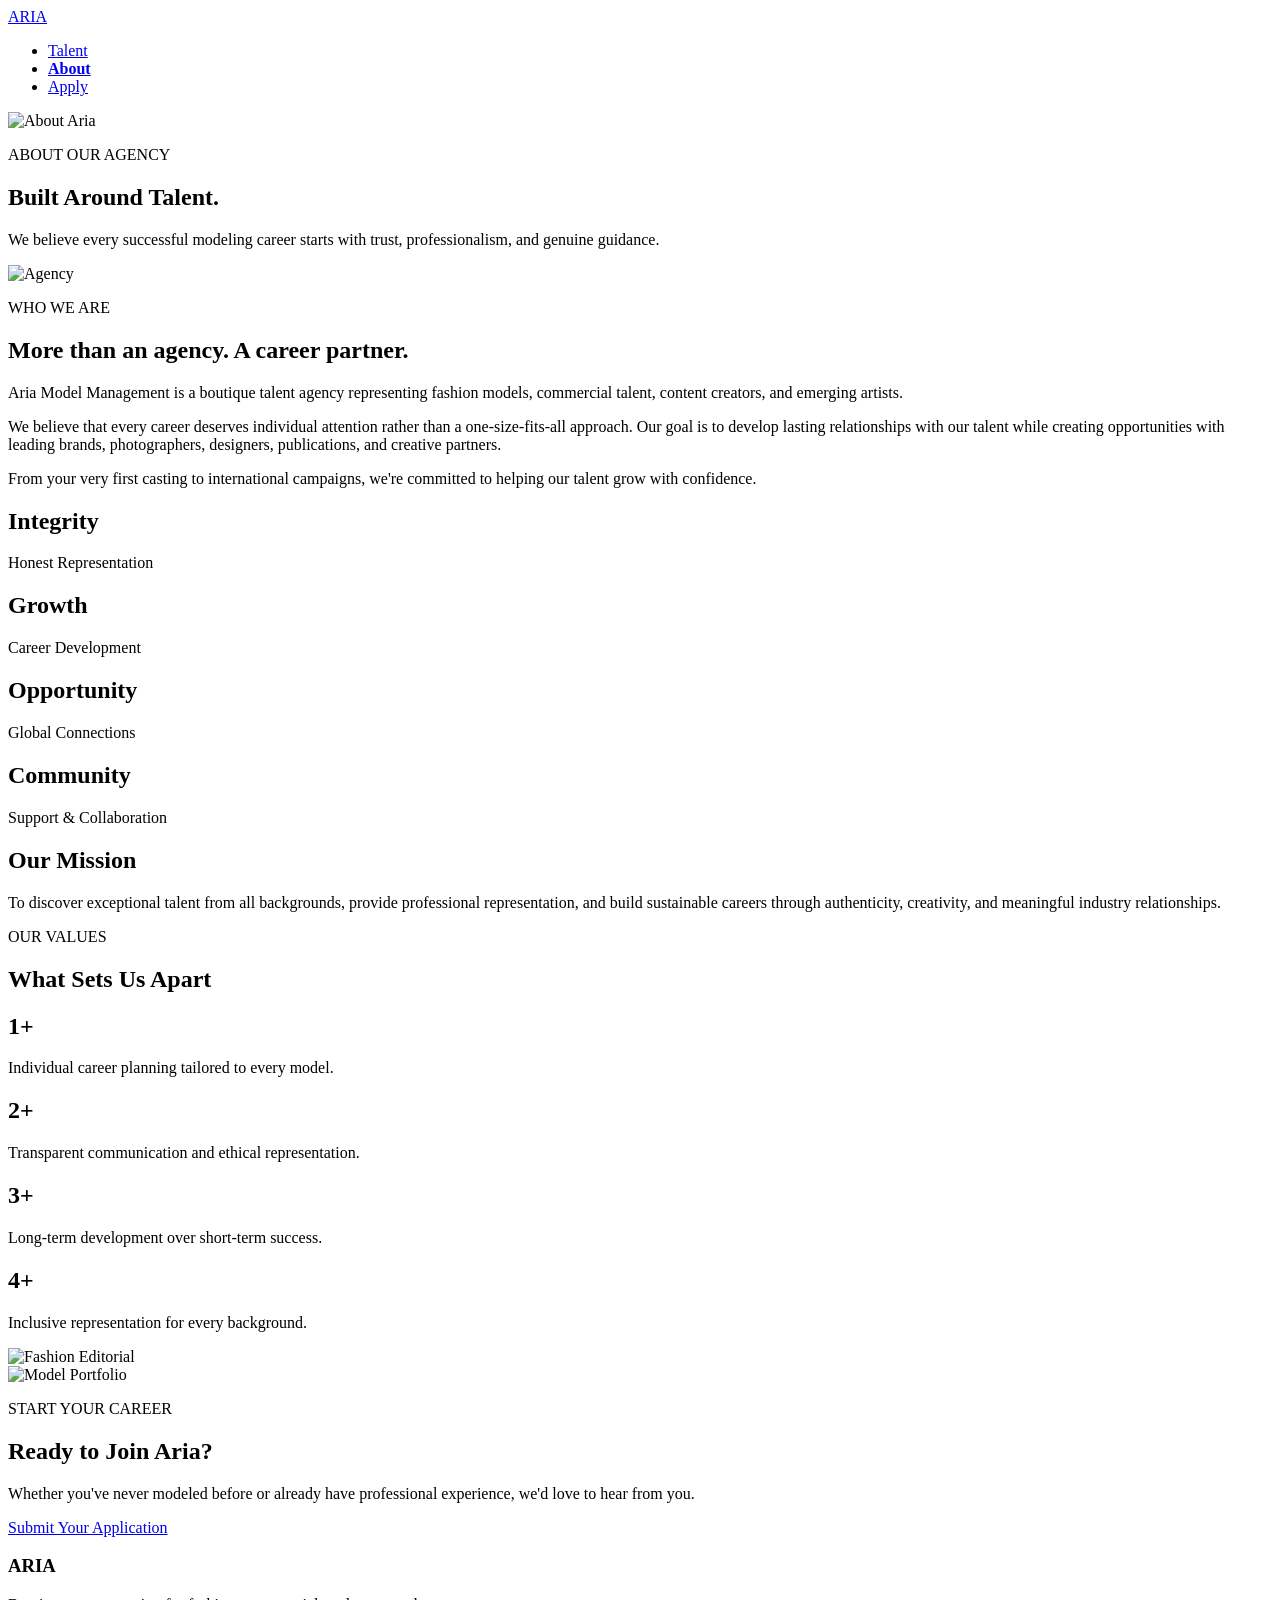
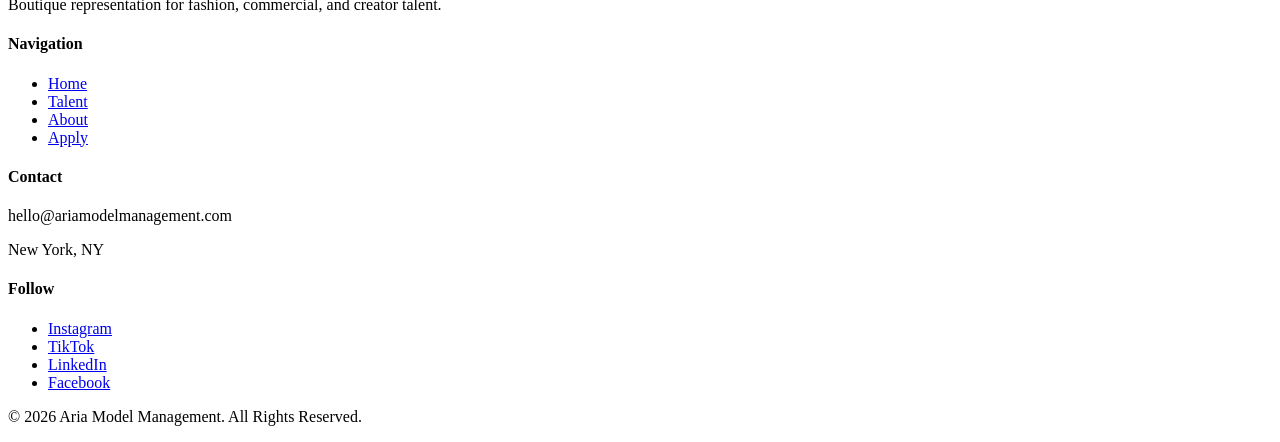
==== about.html @ 77f3e26d "Add about.html for agency information page" ====
<!DOCTYPE html>
<html lang="en">

<head>

<meta charset="UTF-8">

<meta name="viewport" content="width=device-width, initial-scale=1.0">

<title>About | Aria Model Management</title>

<meta name="description"
content="Learn more about Aria Model Management.">

<link rel="preconnect"
href="https://fonts.googleapis.com">

<link rel="preconnect"
href="https://fonts.gstatic.com"
crossorigin>

<link href="https://fonts.googleapis.com/css2?family=Cormorant+Garamond:wght@400;500;600;700&family=Inter:wght@300;400;500;600&display=swap"
rel="stylesheet">

<link rel="stylesheet"
href="css/style.css">

</head>

<body>

<header>

<nav class="navbar">

<div class="logo">

<a href="index.html">

ARIA

</a>

</div>

<ul class="nav-links">

<li>

<a href="talent.html">

Talent

</a>

</li>

<li>

<a href="about.html">

About

</a>

</li>

<li>

<a href="submit.html">

Apply

</a>

</li>

</ul>

</nav>

</header>

<section class="hero">

<div class="hero-overlay"></div>

<img
src="images/about-hero.jpg"
class="hero-image"
alt="About Aria">

<div class="hero-content">

<p class="hero-subtitle">

ABOUT OUR AGENCY

</p>

<h1>

Built Around

Talent.

</h1>

<p class="hero-text">

We believe every successful modeling career starts
with trust, professionalism, and genuine guidance.

</p>

</div>

</section>

<section class="about-preview">

<div class="container split-layout">

<div class="split-image">

<img
src="images/about-team.jpg"
alt="Agency">

</div>

<div class="split-content">

<p class="section-tag">

WHO WE ARE

</p>

<h2>

More than an agency.

A career partner.

</h2>

<p>

Aria Model Management is a boutique talent agency
representing fashion models, commercial talent,
content creators, and emerging artists.

</p>

<p>

We believe that every career deserves
individual attention rather than a one-size-fits-all
approach. Our goal is to develop lasting relationships
with our talent while creating opportunities with
leading brands, photographers, designers,
publications, and creative partners.

</p>

<p>

From your very first casting to international
campaigns, we're committed to helping our talent
grow with confidence.

</p>

</div>

</div>

</section>

<section class="stats">

<div class="container">

<div class="stats-grid">

<div>

<h2>

Integrity

</h2>

<p>

Honest Representation

</p>

</div>

<div>

<h2>

Growth

</h2>

<p>

Career Development

</p>

</div>

<div>

<h2>

Opportunity

</h2>

<p>

Global Connections

</p>

</div>

<div>

<h2>

Community

</h2>

<p>

Support & Collaboration

</p>

</div>

</div>

</div>

</section>

<section class="intro">

<div class="container">

<h2>

Our Mission

</h2>

<p>

To discover exceptional talent from all backgrounds,
provide professional representation,
and build sustainable careers through authenticity,
creativity, and meaningful industry relationships.

</p>

</div>

</section>

<section class="about-values">

    <div class="container">

        <div class="section-heading">

            <p>OUR VALUES</p>

            <h2>What Sets Us Apart</h2>

        </div>

        <div class="stats-grid">

            <div>

                <h2>01</h2>

                <p>
                    Individual career planning tailored to every model.
                </p>

            </div>

            <div>

                <h2>02</h2>

                <p>
                    Transparent communication and ethical representation.
                </p>

            </div>

            <div>

                <h2>03</h2>

                <p>
                    Long-term development over short-term success.
                </p>

            </div>

            <div>

                <h2>04</h2>

                <p>
                    Inclusive representation for every background.
                </p>

            </div>

        </div>

    </div>

</section>

<section class="editorial">

    <div class="container">

        <div class="editorial-grid">

            <div>

                <img
                    src="images/editorial/about1.jpg"
                    alt="Fashion Editorial">

            </div>

            <div>

                <img
                    src="images/editorial/about2.jpg"
                    alt="Model Portfolio">

            </div>

        </div>

    </div>

</section>

<section class="cta-section">

    <div class="cta-overlay"></div>

    <div class="container">

        <div class="cta-content">

            <p>

                START YOUR CAREER

            </p>

            <h2>

                Ready to Join Aria?

            </h2>

            <p>

                Whether you've never modeled before or already have
                professional experience, we'd love to hear from you.

            </p>

            <a
                href="submit.html"
                class="btn btn-light">

                Submit Your Application

            </a>

        </div>

    </div>

</section>

<footer>

    <div class="container footer-grid">

        <div>

            <h3>

                ARIA

            </h3>

            <p>

                Boutique representation for fashion,
                commercial, and creator talent.

            </p>

        </div>

        <div>

            <h4>

                Navigation

            </h4>

            <ul>

                <li><a href="index.html">Home</a></li>

                <li><a href="talent.html">Talent</a></li>

                <li><a href="about.html">About</a></li>
                <li><a href="submit.html">Apply</a></li>

            </ul>

        </div>

        <div>

            <h4>

                Contact

            </h4>

            <p>

                hello@ariamodelmanagement.com

            </p>

            <p>

                New York, NY

            </p>

        </div>

        <div>

            <h4>

                Follow

            </h4>

            <ul>

                <li><a href="#">Instagram</a></li>
                <li><a href="#">TikTok</a></li>
                <li><a href="#">LinkedIn</a></li>
                <li><a href="#">Facebook</a></li>

            </ul>

        </div>

    </div>

    <div class="copyright">

        <p>

            © 2026 Aria Model Management.
            All Rights Reserved.

        </p>

    </div>

</footer>

<script src="js/script.js"></script>

</body>

</html>
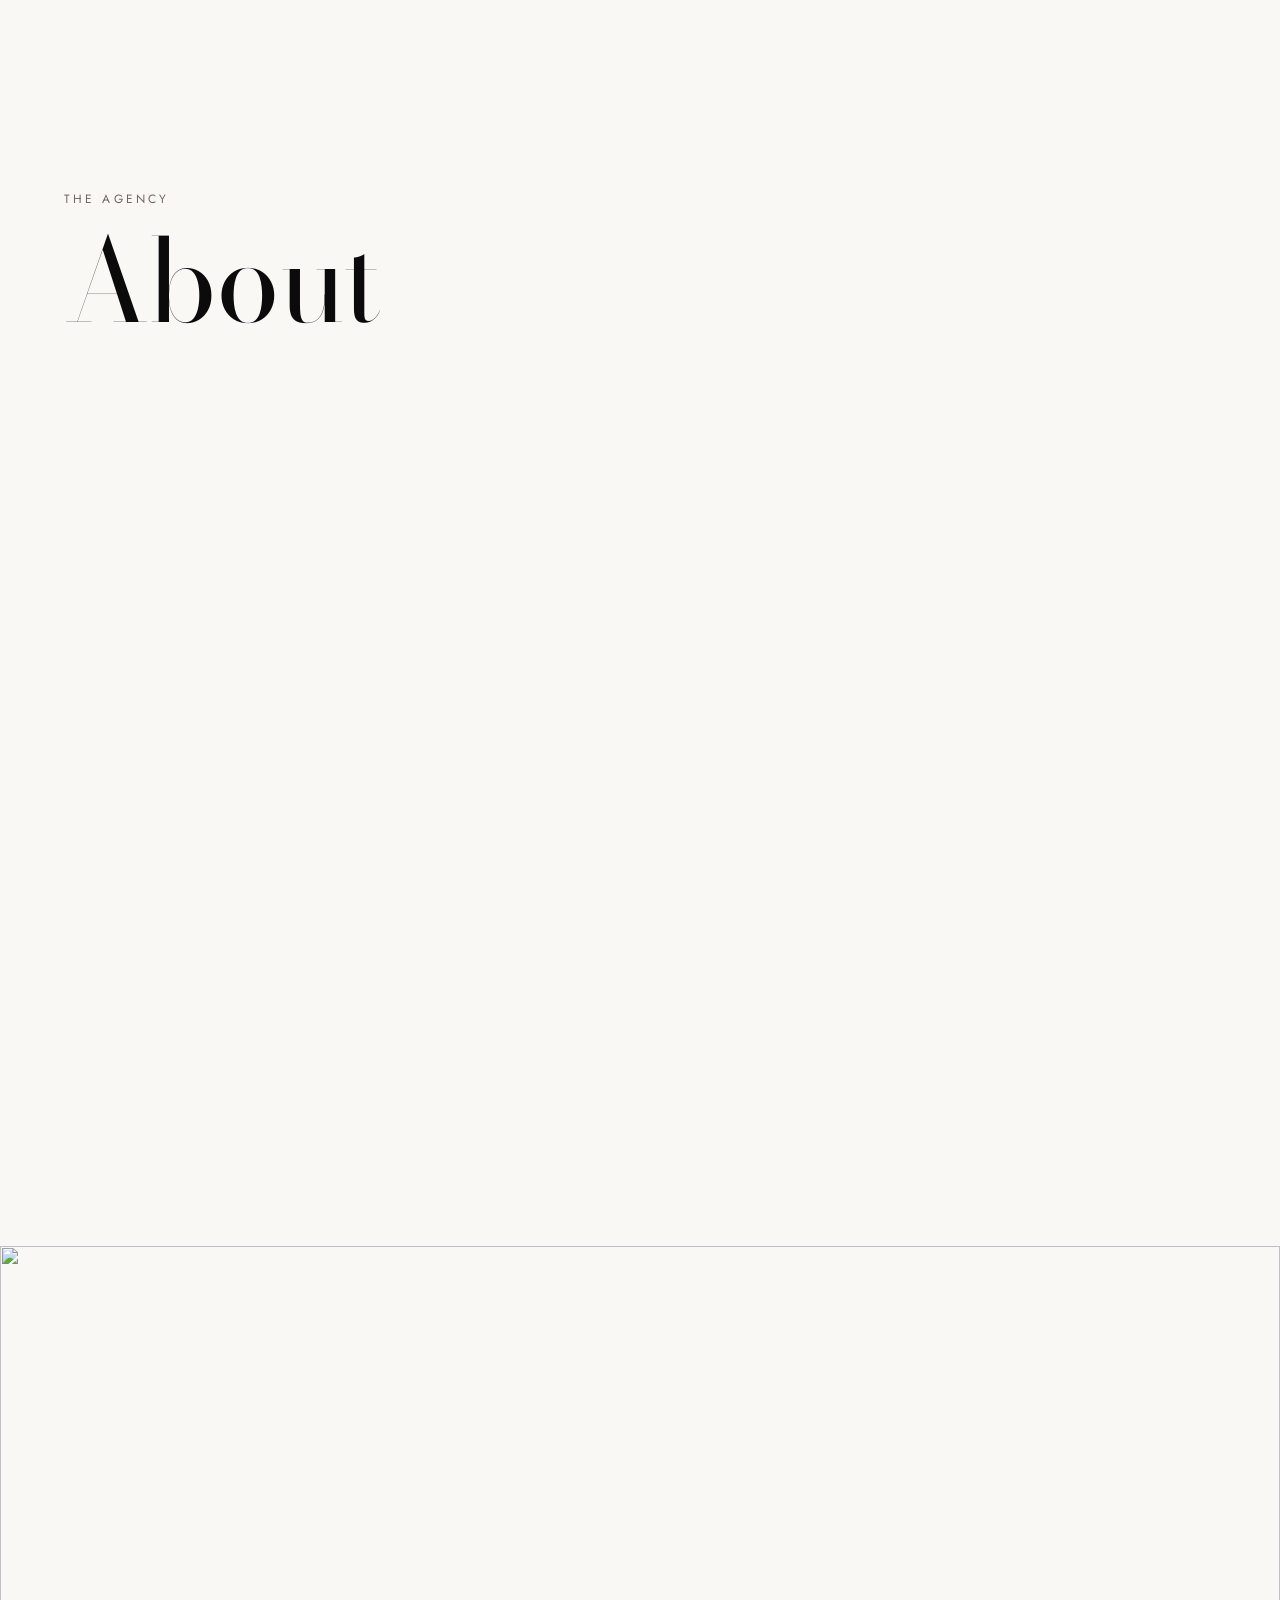
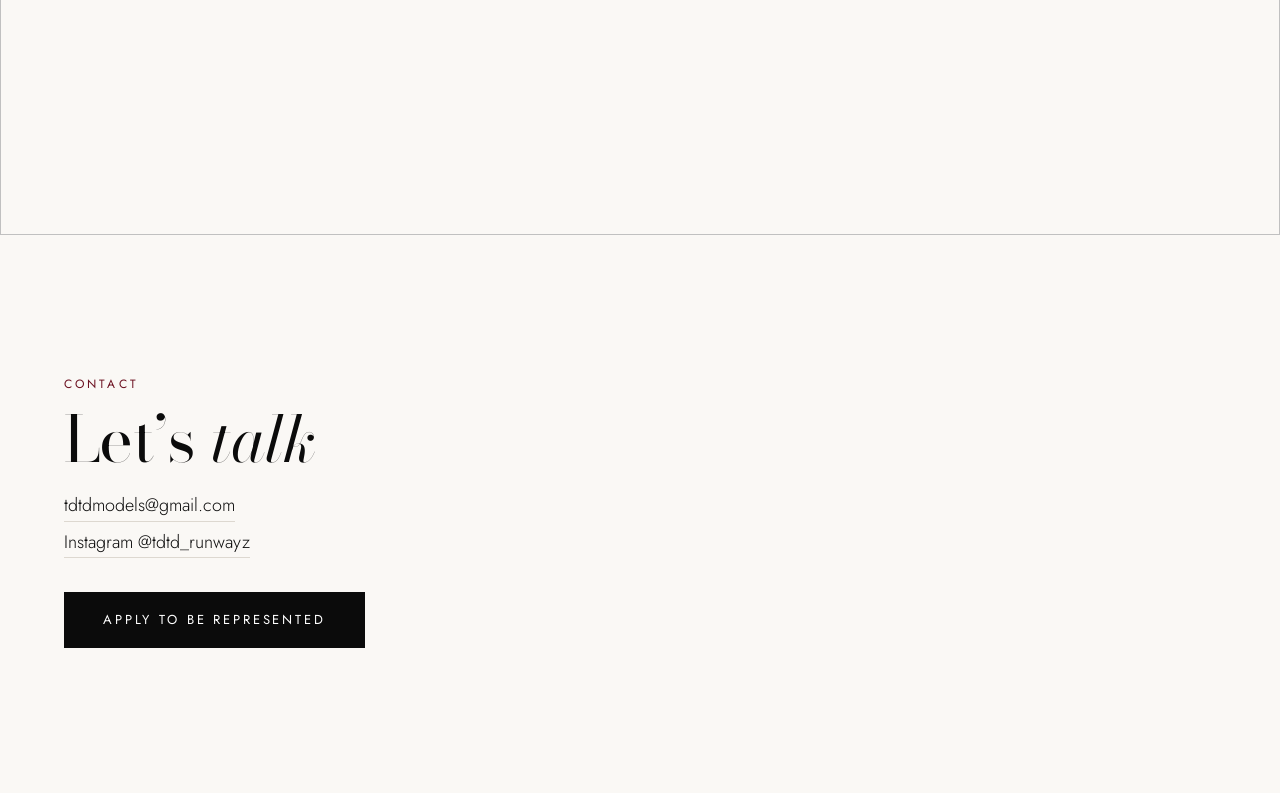
==== commit 457256a6: "Add files via upload" ====
--- a/about.html
+++ b/about.html
@@ -1,511 +1,49 @@
 <!DOCTYPE html>
 <html lang="en">
-
 <head>
-
-<meta charset="UTF-8">
-
-<meta name="viewport" content="width=device-width, initial-scale=1.0">
-
-<title>About | Aria Model Management</title>
-
-<meta name="description"
-content="Learn more about Aria Model Management.">
-
-<link rel="preconnect"
-href="https://fonts.googleapis.com">
-
-<link rel="preconnect"
-href="https://fonts.gstatic.com"
-crossorigin>
-
-<link href="https://fonts.googleapis.com/css2?family=Cormorant+Garamond:wght@400;500;600;700&family=Inter:wght@300;400;500;600&display=swap"
-rel="stylesheet">
-
-<link rel="stylesheet"
-href="css/style.css">
-
+  <meta charset="UTF-8">
+  <meta name="viewport" content="width=device-width, initial-scale=1">
+  <title>About | TDTD Models</title>
+  <meta name="description" content="TDTD Models is a New York based agency founded in 2024 by Kamani Karseladze.">
+  <meta name="theme-color" content="#0b0b0b">
+  <link rel="icon" href="favicon.png" type="image/png">
+  <link rel="apple-touch-icon" href="apple-touch-icon.png">
+  <link rel="preconnect" href="https://fonts.googleapis.com">
+  <link rel="preconnect" href="https://fonts.gstatic.com" crossorigin>
+  <link href="https://fonts.googleapis.com/css2?family=Bodoni+Moda:ital,opsz,wght@0,6..96,400;0,6..96,500;1,6..96,400&family=Jost:wght@300;400;500&display=swap" rel="stylesheet">
+  <link rel="stylesheet" href="style.css">
 </head>
-
-<body>
-
-<header>
-
-<nav class="navbar">
-
-<div class="logo">
-
-<a href="index.html">
-
-ARIA
-
-</a>
-
-</div>
-
-<ul class="nav-links">
-
-<li>
-
-<a href="talent.html">
-
-Talent
-
-</a>
-
-</li>
-
-<li>
-
-<a href="about.html">
-
-About
-
-</a>
-
-</li>
-
-<li>
-
-<a href="submit.html">
-
-Apply
-
-</a>
-
-</li>
-
-</ul>
-
-</nav>
-
-</header>
-
-<section class="hero">
-
-<div class="hero-overlay"></div>
-
-<img
-src="images/about-hero.jpg"
-class="hero-image"
-alt="About Aria">
-
-<div class="hero-content">
-
-<p class="hero-subtitle">
-
-ABOUT OUR AGENCY
-
-</p>
-
-<h1>
-
-Built Around
-
-Talent.
-
-</h1>
-
-<p class="hero-text">
-
-We believe every successful modeling career starts
-with trust, professionalism, and genuine guidance.
-
-</p>
-
-</div>
-
-</section>
-
-<section class="about-preview">
-
-<div class="container split-layout">
-
-<div class="split-image">
-
-<img
-src="images/about-team.jpg"
-alt="Agency">
-
-</div>
-
-<div class="split-content">
-
-<p class="section-tag">
-
-WHO WE ARE
-
-</p>
-
-<h2>
-
-More than an agency.
-
-A career partner.
-
-</h2>
-
-<p>
-
-Aria Model Management is a boutique talent agency
-representing fashion models, commercial talent,
-content creators, and emerging artists.
-
-</p>
-
-<p>
-
-We believe that every career deserves
-individual attention rather than a one-size-fits-all
-approach. Our goal is to develop lasting relationships
-with our talent while creating opportunities with
-leading brands, photographers, designers,
-publications, and creative partners.
-
-</p>
-
-<p>
-
-From your very first casting to international
-campaigns, we're committed to helping our talent
-grow with confidence.
-
-</p>
-
-</div>
-
-</div>
-
-</section>
-
-<section class="stats">
-
-<div class="container">
-
-<div class="stats-grid">
-
-<div>
-
-<h2>
-
-Integrity
-
-</h2>
-
-<p>
-
-Honest Representation
-
-</p>
-
-</div>
-
-<div>
-
-<h2>
-
-Growth
-
-</h2>
-
-<p>
-
-Career Development
-
-</p>
-
-</div>
-
-<div>
-
-<h2>
-
-Opportunity
-
-</h2>
-
-<p>
-
-Global Connections
-
-</p>
-
-</div>
-
-<div>
-
-<h2>
-
-Community
-
-</h2>
-
-<p>
-
-Support & Collaboration
-
-</p>
-
-</div>
-
-</div>
-
-</div>
-
-</section>
-
-<section class="intro">
-
-<div class="container">
-
-<h2>
-
-Our Mission
-
-</h2>
-
-<p>
-
-To discover exceptional talent from all backgrounds,
-provide professional representation,
-and build sustainable careers through authenticity,
-creativity, and meaningful industry relationships.
-
-</p>
-
-</div>
-
-</section>
-
-<section class="about-values">
-
-    <div class="container">
-
-        <div class="section-heading">
-
-            <p>OUR VALUES</p>
-
-            <h2>What Sets Us Apart</h2>
-
-        </div>
-
-        <div class="stats-grid">
-
-            <div>
-
-                <h2>01</h2>
-
-                <p>
-                    Individual career planning tailored to every model.
-                </p>
-
-            </div>
-
-            <div>
-
-                <h2>02</h2>
-
-                <p>
-                    Transparent communication and ethical representation.
-                </p>
-
-            </div>
-
-            <div>
-
-                <h2>03</h2>
-
-                <p>
-                    Long-term development over short-term success.
-                </p>
-
-            </div>
-
-            <div>
-
-                <h2>04</h2>
-
-                <p>
-                    Inclusive representation for every background.
-                </p>
-
-            </div>
-
-        </div>
-
-    </div>
-
-</section>
-
-<section class="editorial">
-
-    <div class="container">
-
-        <div class="editorial-grid">
-
-            <div>
-
-                <img
-                    src="images/editorial/about1.jpg"
-                    alt="Fashion Editorial">
-
-            </div>
-
-            <div>
-
-                <img
-                    src="images/editorial/about2.jpg"
-                    alt="Model Portfolio">
-
-            </div>
-
-        </div>
-
-    </div>
-
-</section>
-
-<section class="cta-section">
-
-    <div class="cta-overlay"></div>
-
-    <div class="container">
-
-        <div class="cta-content">
-
-            <p>
-
-                START YOUR CAREER
-
-            </p>
-
-            <h2>
-
-                Ready to Join Aria?
-
-            </h2>
-
-            <p>
-
-                Whether you've never modeled before or already have
-                professional experience, we'd love to hear from you.
-
-            </p>
-
-            <a
-                href="submit.html"
-                class="btn btn-light">
-
-                Submit Your Application
-
-            </a>
-
-        </div>
-
-    </div>
-
-</section>
-
-<footer>
-
-    <div class="container footer-grid">
-
-        <div>
-
-            <h3>
-
-                ARIA
-
-            </h3>
-
-            <p>
-
-                Boutique representation for fashion,
-                commercial, and creator talent.
-
-            </p>
-
-        </div>
-
-        <div>
-
-            <h4>
-
-                Navigation
-
-            </h4>
-
-            <ul>
-
-                <li><a href="index.html">Home</a></li>
-
-                <li><a href="talent.html">Talent</a></li>
-
-                <li><a href="about.html">About</a></li>
-                <li><a href="submit.html">Apply</a></li>
-
-            </ul>
-
-        </div>
-
-        <div>
-
-            <h4>
-
-                Contact
-
-            </h4>
-
-            <p>
-
-                hello@ariamodelmanagement.com
-
-            </p>
-
-            <p>
-
-                New York, NY
-
-            </p>
-
-        </div>
-
-        <div>
-
-            <h4>
-
-                Follow
-
-            </h4>
-
-            <ul>
-
-                <li><a href="#">Instagram</a></li>
-                <li><a href="#">TikTok</a></li>
-                <li><a href="#">LinkedIn</a></li>
-                <li><a href="#">Facebook</a></li>
-
-            </ul>
-
-        </div>
-
-    </div>
-
-    <div class="copyright">
-
-        <p>
-
-            © 2026 Aria Model Management.
-            All Rights Reserved.
-
-        </p>
-
-    </div>
-
-</footer>
-
-<script src="js/script.js"></script>
-
+<body data-page="about">
+  <a class="skip" href="#main">Skip to content</a>
+  <div id="site-header"></div>
+  <header class="page-title">
+    <p class="eyebrow">The agency</p>
+    <h1 class="display">About</h1>
+  </header>
+  <main id="main">
+    <section class="section">
+      <div class="about-grid">
+        <p class="about-lead reveal">TDTD Models is a New York based agency founded in 2024 by Kamani Karseladze, with the aim of curating and developing models into attractable talent for clientele across the country. The agency boasts and takes pride in its diverse talent roster, while remaining unyielding to the highest standards of excellence needed to succeed in the fashion industry.</p>
+        <dl class="facts reveal">
+          <div><dt>Founded</dt><dd>2024</dd></div>
+          <div><dt>Founder</dt><dd>Kamani Karseladze</dd></div>
+          <div><dt>Based in</dt><dd>New York</dd></div>
+        </dl>
+      </div>
+    </section>
+    <div class="photo-band"><img src="images/models/aria-carmona/09.jpg" alt="" loading="lazy"></div>
+    <section class="section">
+      <p class="eyebrow">Contact</p>
+      <h2 class="display" style="margin:12px 0 0;font-size:clamp(34px,5vw,64px)">Let&rsquo;s <em>talk</em></h2>
+      <div class="contact-lines">
+        <a href="mailto:tdtdmodels@gmail.com">tdtdmodels@gmail.com</a>
+        <a href="https://www.instagram.com/tdtd_runwayz/" target="_blank" rel="noopener">Instagram @tdtd_runwayz</a>
+      </div>
+      <p style="margin-top:34px"><a class="btn" href="submit.html">Apply to be represented</a></p>
+    </section>
+  </main>
+  <div id="site-footer"></div>
+  <script src="js/roster.js"></script>
+  <script src="js/main.js"></script>
 </body>
-
 </html>
--- a/style.css
+++ b/style.css
@@ -0,0 +1,356 @@
+/* ==========================================================
+   TDTD Models — site styles
+   Black / white with a hint of burgundy.
+   Fonts: Bodoni Moda (display) + Jost (interface), loaded from
+   Google Fonts in each page's <head>.
+   ========================================================== */
+
+:root {
+  --ink: #0b0b0b;
+  --paper: #faf8f5;
+  --stone: #ece8e1;
+  --line: #ddd8d0;
+  --muted: #6b6762;
+  --burgundy: #6b0f1f;
+  --burgundy-bright: #8e1a2e;
+
+  --serif: "Bodoni Moda", "Didot", "Bodoni 72", "Playfair Display", Georgia, serif;
+  --sans: "Jost", "Futura", "Century Gothic", "Helvetica Neue", Arial, sans-serif;
+
+  --header-h: 78px;
+  --gutter: clamp(20px, 5vw, 72px);
+}
+
+*, *::before, *::after { box-sizing: border-box; }
+html { scroll-behavior: smooth; -webkit-text-size-adjust: 100%; }
+body {
+  margin: 0;
+  background: var(--paper);
+  color: var(--ink);
+  font-family: var(--sans);
+  font-weight: 300;
+  font-size: 17px;
+  line-height: 1.65;
+  -webkit-font-smoothing: antialiased;
+}
+img { max-width: 100%; display: block; }
+a { color: inherit; }
+::selection { background: var(--burgundy); color: #fff; }
+:focus-visible { outline: 2px solid var(--burgundy-bright); outline-offset: 4px; }
+button { font: inherit; color: inherit; background: none; border: 0; cursor: pointer; }
+body.menu-open { overflow: hidden; }
+
+.skip {
+  position: absolute; left: -999px; top: 8px; z-index: 2000;
+  background: #fff; color: var(--ink); padding: 10px 16px;
+}
+.skip:focus { left: 8px; }
+
+/* ---------- shared type ---------- */
+.eyebrow {
+  font-size: 12px; letter-spacing: .26em; text-transform: uppercase;
+  font-weight: 400; color: var(--burgundy);
+}
+.display {
+  font-family: var(--serif); font-weight: 400; line-height: 1.04; letter-spacing: -.01em;
+}
+.display em { font-style: italic; }
+.link-arrow {
+  display: inline-flex; gap: .6em; align-items: center;
+  font-size: 13px; letter-spacing: .2em; text-transform: uppercase; font-weight: 400;
+  text-decoration: none; padding-bottom: 6px; border-bottom: 1px solid currentColor;
+  transition: color .25s, gap .25s;
+}
+.link-arrow:hover { color: var(--burgundy-bright); gap: 1em; }
+
+.btn {
+  display: inline-block; padding: 16px 38px;
+  background: var(--ink); color: #fff; text-decoration: none;
+  font-size: 13px; letter-spacing: .22em; text-transform: uppercase; font-weight: 400;
+  border: 1px solid var(--ink); transition: background .25s, border-color .25s, color .25s;
+}
+.btn:hover { background: var(--burgundy); border-color: var(--burgundy); }
+.btn--ghost { background: transparent; color: var(--ink); }
+.btn--ghost:hover { color: #fff; }
+.btn--light { background: transparent; color: #fff; border-color: #fff; }
+.btn--light:hover { background: #fff; color: var(--burgundy); border-color: #fff; }
+
+/* ---------- header ---------- */
+.site-header {
+  position: fixed; inset: 0 0 auto 0; z-index: 1000;
+  height: var(--header-h);
+  display: grid; grid-template-columns: 1fr auto 1fr; align-items: center;
+  padding: 0 var(--gutter);
+  transition: background .35s, color .35s, border-color .35s;
+  color: var(--ink);
+}
+.site-header.is-solid {
+  background: rgba(250, 248, 245, .96);
+  border-bottom: 1px solid var(--line);
+}
+.site-header.is-over { color: #fff; background: linear-gradient(rgba(0,0,0,.45), rgba(0,0,0,0)); }
+.nav { display: flex; gap: clamp(22px, 3.2vw, 46px); }
+.nav-right { justify-content: flex-end; }
+.nav a {
+  position: relative; text-decoration: none;
+  font-size: 13px; letter-spacing: .24em; text-transform: uppercase; font-weight: 400;
+  padding: 6px 0;
+}
+.nav a::after {
+  content: ""; position: absolute; left: 0; right: 0; bottom: 0; height: 1px;
+  background: currentColor; transform: scaleX(0); transform-origin: left; transition: transform .3s;
+}
+.nav a:hover::after, .nav a[aria-current="page"]::after { transform: scaleX(1); }
+.brand img { height: 34px; width: auto; transition: filter .35s; }
+.site-header:not(.is-over) .brand img { filter: invert(1); }
+
+.burger { display: none; width: 44px; height: 44px; position: relative; justify-self: end; }
+.burger span {
+  position: absolute; left: 11px; right: 11px; height: 1.5px; background: currentColor;
+  transition: transform .3s, top .3s;
+}
+.burger span:nth-child(1) { top: 18px; }
+.burger span:nth-child(2) { top: 26px; }
+body.menu-open .burger span:nth-child(1) { top: 22px; transform: rotate(45deg); }
+body.menu-open .burger span:nth-child(2) { top: 22px; transform: rotate(-45deg); }
+
+/* full-screen menu (phones) */
+.menu {
+  position: fixed; inset: 0; z-index: 990; background: var(--ink); color: #fff;
+  display: flex; flex-direction: column; justify-content: center; gap: 36px;
+  padding: calc(var(--header-h) + 20px) var(--gutter) 40px;
+  opacity: 0; visibility: hidden; transition: opacity .35s, visibility .35s;
+}
+body.menu-open .menu { opacity: 1; visibility: visible; }
+body.menu-open .site-header { background: var(--ink); color: #fff; border-color: transparent; }
+body.menu-open .site-header .brand img { filter: none; }
+.menu a.menu-link {
+  display: block; font-family: var(--serif); font-size: clamp(40px, 11vw, 64px);
+  line-height: 1.15; text-decoration: none; transition: color .25s, padding-left .25s;
+}
+.menu a.menu-link:hover, .menu a.menu-link[aria-current="page"] { color: #c95a6e; padding-left: 10px; }
+.menu-foot { font-size: 14px; letter-spacing: .12em; color: #b9b4ad; display: grid; gap: 6px; }
+.menu-foot a { text-decoration: none; }
+
+/* ---------- home hero ---------- */
+.hero {
+  position: relative; min-height: 640px; height: 100vh; height: 100svh;
+  display: grid; place-items: center; text-align: center; overflow: hidden; color: #fff;
+  background:
+    radial-gradient(60% 50% at 30% 30%, rgba(190, 140, 50, .55), transparent 70%),
+    radial-gradient(50% 50% at 75% 70%, rgba(110, 16, 32, .7), transparent 70%),
+    #0c0606;
+}
+.hero canvas { position: absolute; inset: 0; width: 100%; height: 100%; display: block; }
+.hero::after {
+  content: ""; position: absolute; inset: 0; pointer-events: none;
+  background: radial-gradient(70% 60% at 50% 50%, rgba(0,0,0,.28), rgba(0,0,0,.62));
+}
+.hero-inner { position: relative; z-index: 2; padding: 0 var(--gutter); }
+.hero-logo { width: min(560px, 72vw); margin: 0 auto; filter: drop-shadow(0 8px 40px rgba(0,0,0,.5)); }
+.hero-tag {
+  margin: 28px 0 0; font-size: 13px; letter-spacing: .5em; text-transform: uppercase; font-weight: 400;
+  padding-left: .5em;
+}
+.hero-links {
+  position: absolute; z-index: 2; left: 0; right: 0; bottom: clamp(26px, 5vh, 54px);
+  display: flex; justify-content: center; gap: clamp(28px, 6vw, 80px);
+}
+.hero-links a {
+  font-family: var(--serif); font-style: italic; font-size: clamp(22px, 3vw, 34px);
+  text-decoration: none; position: relative; padding-bottom: 4px;
+}
+.hero-links a::after {
+  content: ""; position: absolute; left: 0; right: 0; bottom: 0; height: 1px; background: #fff;
+  transform: scaleX(.25); transform-origin: left; transition: transform .35s;
+}
+.hero-links a:hover::after { transform: scaleX(1); }
+
+/* ---------- sections ---------- */
+.section { padding: clamp(72px, 10vw, 140px) var(--gutter); }
+.section--stone { background: var(--stone); }
+.section--ink { background: var(--ink); color: #fff; }
+.section-head {
+  display: flex; justify-content: space-between; align-items: flex-end; gap: 24px;
+  flex-wrap: wrap; margin-bottom: clamp(30px, 4vw, 56px);
+}
+.section-head h2 { margin: 10px 0 0; font-size: clamp(34px, 5vw, 64px); }
+
+.statement { max-width: 1100px; }
+.statement > p:not(.eyebrow) {
+  margin: 22px 0 40px; font-family: var(--serif); font-weight: 400;
+  font-size: clamp(26px, 3.6vw, 48px); line-height: 1.25; letter-spacing: -.005em;
+}
+.statement > p:not(.eyebrow) em { color: #d77b8c; }
+
+/* ---------- roster ---------- */
+.roster {
+  display: grid; grid-template-columns: repeat(4, 1fr);
+  gap: clamp(26px, 3vw, 44px) clamp(14px, 2vw, 28px);
+}
+.card { text-decoration: none; display: block; }
+.card .frame {
+  position: relative; aspect-ratio: 3 / 4; overflow: hidden; background: var(--stone);
+}
+.card .frame img {
+  position: absolute; inset: 0; width: 100%; height: 100%; object-fit: cover;
+  transition: opacity .55s ease, transform 1.1s ease;
+}
+.card .frame img + img { opacity: 0; }
+.card:hover .frame img:first-child { transform: scale(1.03); }
+.card:hover .frame img + img, .card:focus-visible .frame img + img { opacity: 1; transform: scale(1.03); }
+.card .name {
+  margin-top: 16px; display: flex; justify-content: space-between; align-items: baseline; gap: 10px;
+  font-size: 13px; letter-spacing: .22em; text-transform: uppercase; font-weight: 400;
+}
+.card .name small { color: var(--muted); letter-spacing: .14em; font-size: 11px; }
+.card:hover .name span:first-child { color: var(--burgundy); }
+
+.page-title { padding: calc(var(--header-h) + clamp(40px, 7vw, 100px)) var(--gutter) 0; }
+.page-title h1 { margin: 12px 0 0; font-size: clamp(52px, 9vw, 128px); }
+.page-title p { max-width: 560px; color: var(--muted); margin: 22px 0 0; }
+.roster-wrap { padding: clamp(34px, 5vw, 70px) var(--gutter) clamp(80px, 10vw, 140px); }
+.note-bar {
+  margin: 0 var(--gutter); padding: 14px 18px; border: 1px dashed var(--line);
+  font-size: 13px; color: var(--muted); letter-spacing: .04em;
+}
+
+/* ---------- division tiles ---------- */
+.tiles { display: grid; grid-template-columns: 1fr 1fr; gap: clamp(14px, 2vw, 28px); }
+.tile { position: relative; display: block; aspect-ratio: 4 / 5; overflow: hidden; color: #fff; text-decoration: none; }
+.tile img { position: absolute; inset: 0; width: 100%; height: 100%; object-fit: cover; transition: transform 1.2s ease; }
+.tile::after { content: ""; position: absolute; inset: 0; background: linear-gradient(transparent 45%, rgba(0,0,0,.65)); }
+.tile:hover img { transform: scale(1.05); }
+.tile span {
+  position: absolute; z-index: 2; left: 28px; bottom: 24px;
+  font-family: var(--serif); font-size: clamp(40px, 6vw, 84px); line-height: 1;
+}
+.tile span em { font-size: .4em; display: block; font-family: var(--sans); font-style: normal; letter-spacing: .26em; text-transform: uppercase; margin-bottom: 8px; }
+
+/* ---------- apply band ---------- */
+.band { background: var(--burgundy); color: #fff; text-align: center; padding: clamp(70px, 9vw, 120px) var(--gutter); }
+.band h2 { margin: 0 auto 34px; max-width: 900px; font-size: clamp(34px, 5.4vw, 72px); }
+
+/* ---------- model page ---------- */
+.model {
+  display: grid; grid-template-columns: minmax(280px, 380px) 1fr; gap: clamp(32px, 5vw, 80px);
+  padding: calc(var(--header-h) + 40px) var(--gutter) clamp(70px, 9vw, 120px); align-items: start;
+}
+.model-info { position: sticky; top: calc(var(--header-h) + 30px); }
+.model-info h1 { margin: 12px 0 28px; font-size: clamp(44px, 5.4vw, 76px); }
+.stats { margin: 0 0 32px; border-top: 1px solid var(--line); }
+.stats div { display: flex; justify-content: space-between; padding: 11px 0; border-bottom: 1px solid var(--line); font-size: 14px; letter-spacing: .06em; }
+.stats dt { color: var(--muted); letter-spacing: .18em; text-transform: uppercase; font-size: 12px; align-self: center; }
+.stats dd { margin: 0; font-weight: 400; }
+.model-actions { display: flex; flex-wrap: wrap; gap: 14px; align-items: center; }
+.back-link { display: inline-block; margin-bottom: 22px; font-size: 12px; letter-spacing: .22em; text-transform: uppercase; color: var(--muted); text-decoration: none; }
+.back-link:hover { color: var(--burgundy); }
+.gallery { columns: 2; column-gap: 16px; }
+.gallery button { display: block; width: 100%; margin: 0 0 16px; padding: 0; break-inside: avoid; cursor: zoom-in; background: var(--stone); }
+.gallery img { width: 100%; height: auto; }
+.empty { padding: calc(var(--header-h) + 100px) var(--gutter) 120px; }
+
+/* ---------- about ---------- */
+.about-grid { display: grid; grid-template-columns: 1.4fr 1fr; gap: clamp(36px, 6vw, 100px); align-items: start; }
+.about-lead { font-family: var(--serif); font-size: clamp(26px, 3.3vw, 44px); line-height: 1.28; margin: 0; }
+.facts { margin: 0; display: grid; gap: 0; border-top: 1px solid var(--line); }
+.facts div { padding: 22px 0; border-bottom: 1px solid var(--line); }
+.facts dt { font-size: 12px; letter-spacing: .24em; text-transform: uppercase; color: var(--burgundy); font-weight: 400; }
+.facts dd { margin: 6px 0 0; font-family: var(--serif); font-size: clamp(24px, 2.6vw, 34px); line-height: 1.2; }
+.photo-band { height: clamp(280px, 46vw, 620px); overflow: hidden; }
+.photo-band img { width: 100%; height: 100%; object-fit: cover; object-position: center 30%; }
+.contact-lines { display: grid; gap: 6px; margin-top: 18px; font-size: 18px; }
+.contact-lines a { text-decoration: none; border-bottom: 1px solid var(--line); width: fit-content; transition: color .25s, border-color .25s; }
+.contact-lines a:hover { color: var(--burgundy); border-color: var(--burgundy); }
+
+/* ---------- submit ---------- */
+.apply { display: grid; grid-template-columns: 1fr 1.25fr; gap: clamp(36px, 7vw, 110px); padding: 0 var(--gutter) clamp(80px, 10vw, 140px); }
+.apply-copy p { color: var(--muted); }
+.apply-copy ul { margin: 26px 0 0; padding: 0; list-style: none; border-top: 1px solid var(--line); }
+.apply-copy li { padding: 14px 0; border-bottom: 1px solid var(--line); font-size: 15px; }
+.apply-copy li b { font-weight: 400; color: var(--burgundy); letter-spacing: .16em; text-transform: uppercase; font-size: 12px; display: block; margin-bottom: 2px; }
+.form { display: grid; grid-template-columns: 1fr 1fr; gap: 26px 22px; }
+.field { display: grid; gap: 6px; }
+.field.full { grid-column: 1 / -1; }
+.field label { font-size: 12px; letter-spacing: .2em; text-transform: uppercase; font-weight: 400; }
+.field label i { color: var(--muted); font-style: normal; letter-spacing: .08em; text-transform: none; }
+.field input, .field select, .field textarea {
+  width: 100%; font: inherit; font-size: 17px; color: var(--ink);
+  background: transparent; border: 0; border-bottom: 1px solid var(--ink);
+  padding: 10px 0; border-radius: 0; appearance: none; -webkit-appearance: none;
+}
+.field select {
+  background-image: linear-gradient(45deg, transparent 50%, var(--ink) 50%), linear-gradient(135deg, var(--ink) 50%, transparent 50%);
+  background-position: calc(100% - 14px) 55%, calc(100% - 8px) 55%; background-size: 6px 6px; background-repeat: no-repeat;
+}
+.field textarea { min-height: 120px; resize: vertical; }
+.field input:focus, .field select:focus, .field textarea:focus { outline: none; border-color: var(--burgundy); box-shadow: 0 1px 0 var(--burgundy); }
+.field .hint { font-size: 13px; color: var(--muted); }
+.hp { position: absolute; left: -9999px; }
+.form-foot { grid-column: 1 / -1; display: flex; flex-wrap: wrap; align-items: center; gap: 22px; }
+.form-foot small { color: var(--muted); font-size: 13px; max-width: 360px; }
+.form-msg { grid-column: 1 / -1; padding: 16px 18px; border: 1px solid var(--burgundy); color: var(--burgundy); display: none; }
+.form-msg.show { display: block; }
+
+/* ---------- footer ---------- */
+.site-footer { background: var(--ink); color: #fff; padding: clamp(54px, 7vw, 90px) var(--gutter) 34px; }
+.foot-grid { display: grid; grid-template-columns: 1.4fr 1fr 1fr; gap: 40px; padding-bottom: 46px; border-bottom: 1px solid rgba(255,255,255,.14); }
+.foot-grid img { height: 46px; width: auto; }
+.foot-grid p { margin: 18px 0 0; color: #b9b4ad; max-width: 340px; font-size: 15px; }
+.foot-grid h3 { margin: 0 0 14px; font-size: 12px; letter-spacing: .26em; text-transform: uppercase; font-weight: 400; color: #d77b8c; }
+.foot-grid ul { list-style: none; margin: 0; padding: 0; display: grid; gap: 8px; }
+.foot-grid a { text-decoration: none; transition: color .25s; }
+.foot-grid a:hover { color: #d77b8c; }
+.foot-base { padding-top: 24px; font-size: 13px; color: #8f8a84; display: flex; justify-content: space-between; flex-wrap: wrap; gap: 10px; letter-spacing: .06em; }
+
+/* ---------- lightbox ---------- */
+.lb { position: fixed; inset: 0; z-index: 3000; background: rgba(8,8,8,.96); display: none; align-items: center; justify-content: center; }
+.lb.open { display: flex; }
+.lb img { max-width: 92vw; max-height: 88vh; }
+.lb button {
+  position: absolute; width: 48px; height: 48px; border-radius: 50%; border: 1px solid rgba(255,255,255,.35);
+  color: #fff; font-size: 22px; display: grid; place-items: center; transition: background .2s, color .2s;
+}
+.lb button:hover { background: #fff; color: var(--ink); }
+.lb-close { top: 18px; right: 18px; }
+.lb-prev { left: 18px; top: 50%; transform: translateY(-50%); }
+.lb-next { right: 18px; top: 50%; transform: translateY(-50%); }
+
+/* ---------- gentle reveal ---------- */
+.reveal { opacity: 0; transform: translateY(18px); transition: opacity .8s ease, transform .8s ease; }
+.reveal.in { opacity: 1; transform: none; }
+
+/* ---------- responsive ---------- */
+@media (max-width: 1100px) {
+  .roster { grid-template-columns: repeat(3, 1fr); }
+}
+@media (max-width: 900px) {
+  :root { --header-h: 64px; }
+  .site-header { grid-template-columns: 1fr auto; }
+  .site-header .nav { display: none; }
+  .brand { justify-self: start; }
+  .brand img { height: 28px; }
+  .burger { display: block; }
+  .roster { grid-template-columns: repeat(2, 1fr); }
+  .tiles { grid-template-columns: 1fr; }
+  .tile { aspect-ratio: 5 / 4; }
+  .model { grid-template-columns: 1fr; }
+  .model-info { position: static; }
+  .about-grid, .apply { grid-template-columns: 1fr; }
+  .foot-grid { grid-template-columns: 1fr 1fr; }
+  .foot-grid > div:first-child { grid-column: 1 / -1; }
+}
+@media (max-width: 560px) {
+  body { font-size: 16px; }
+  .form { grid-template-columns: 1fr; }
+  .gallery { columns: 1; }
+  .card .name small { display: none; }
+  .btn { width: 100%; text-align: center; }
+  .model-actions .btn { width: 100%; }
+  .hero-tag { letter-spacing: .34em; }
+}
+@media (prefers-reduced-motion: reduce) {
+  html { scroll-behavior: auto; }
+  *, *::before, *::after { transition-duration: .01ms !important; animation-duration: .01ms !important; }
+  .reveal { opacity: 1; transform: none; }
+}
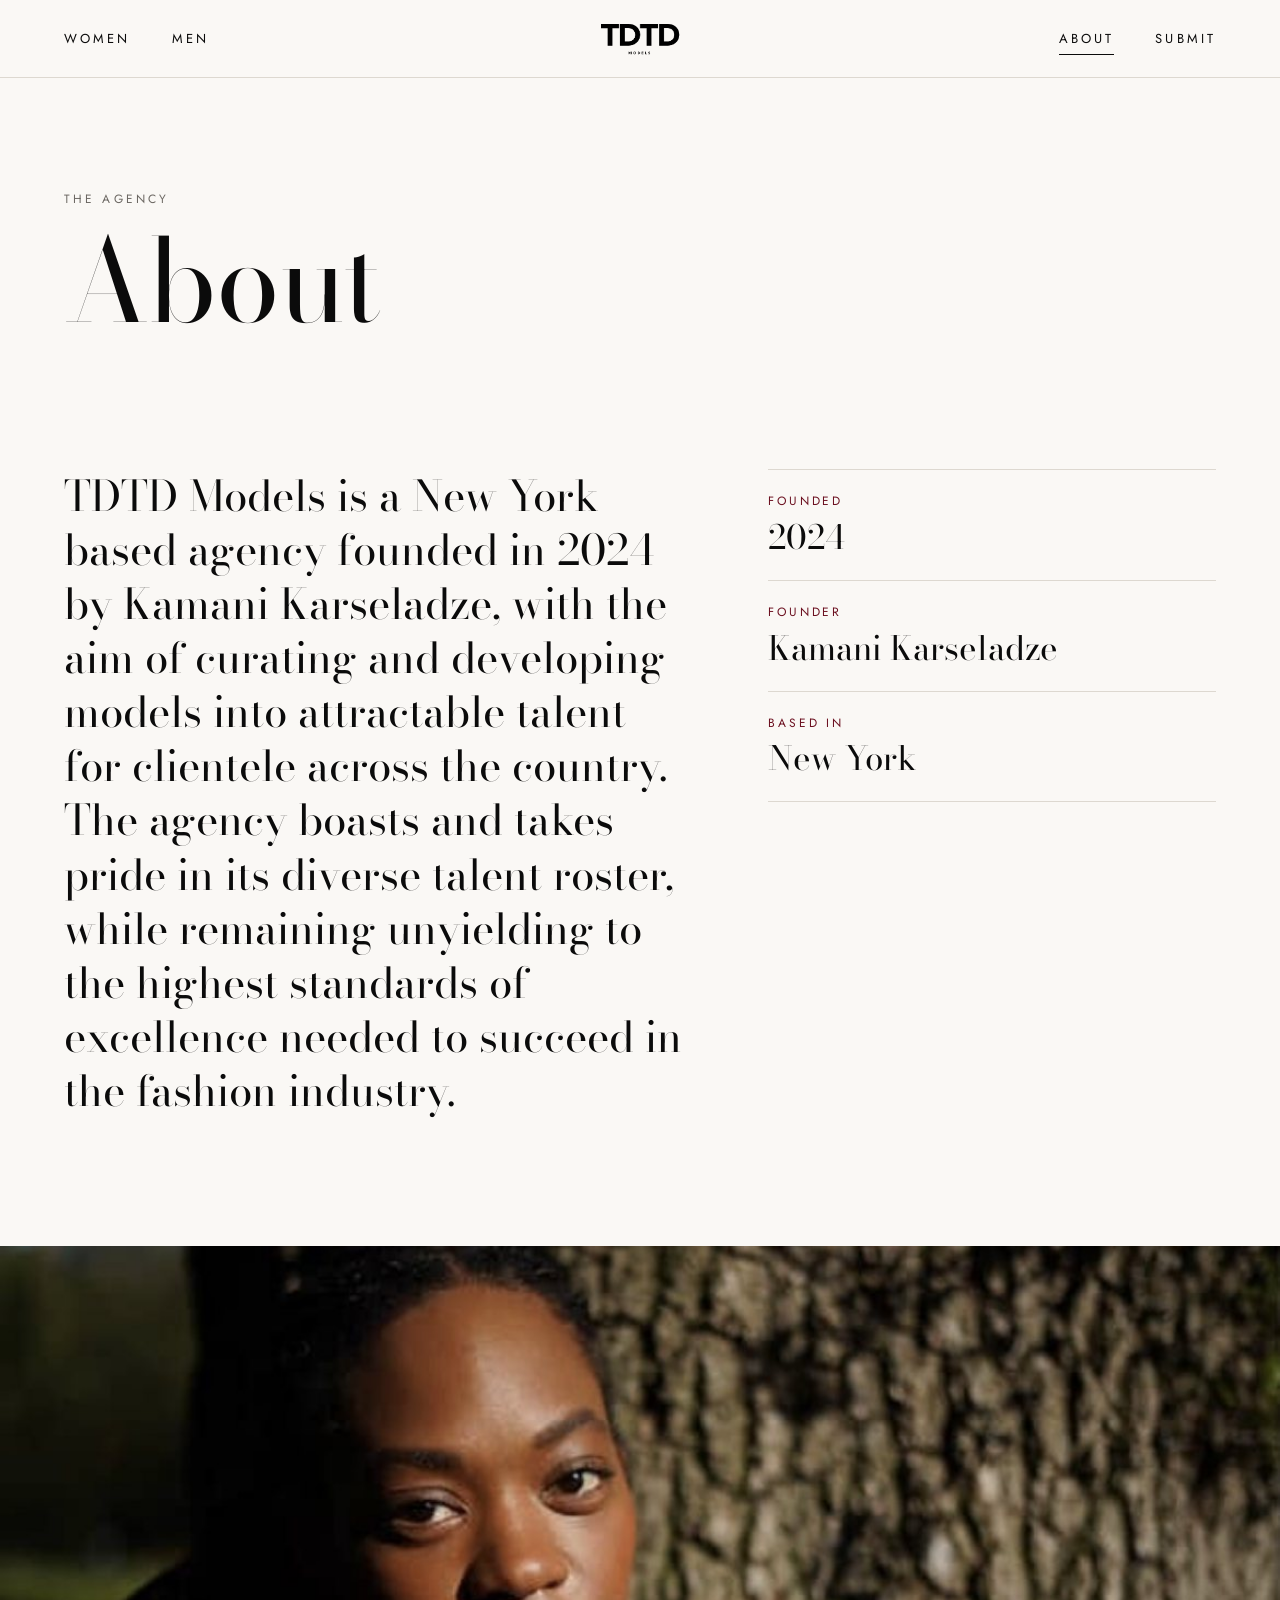
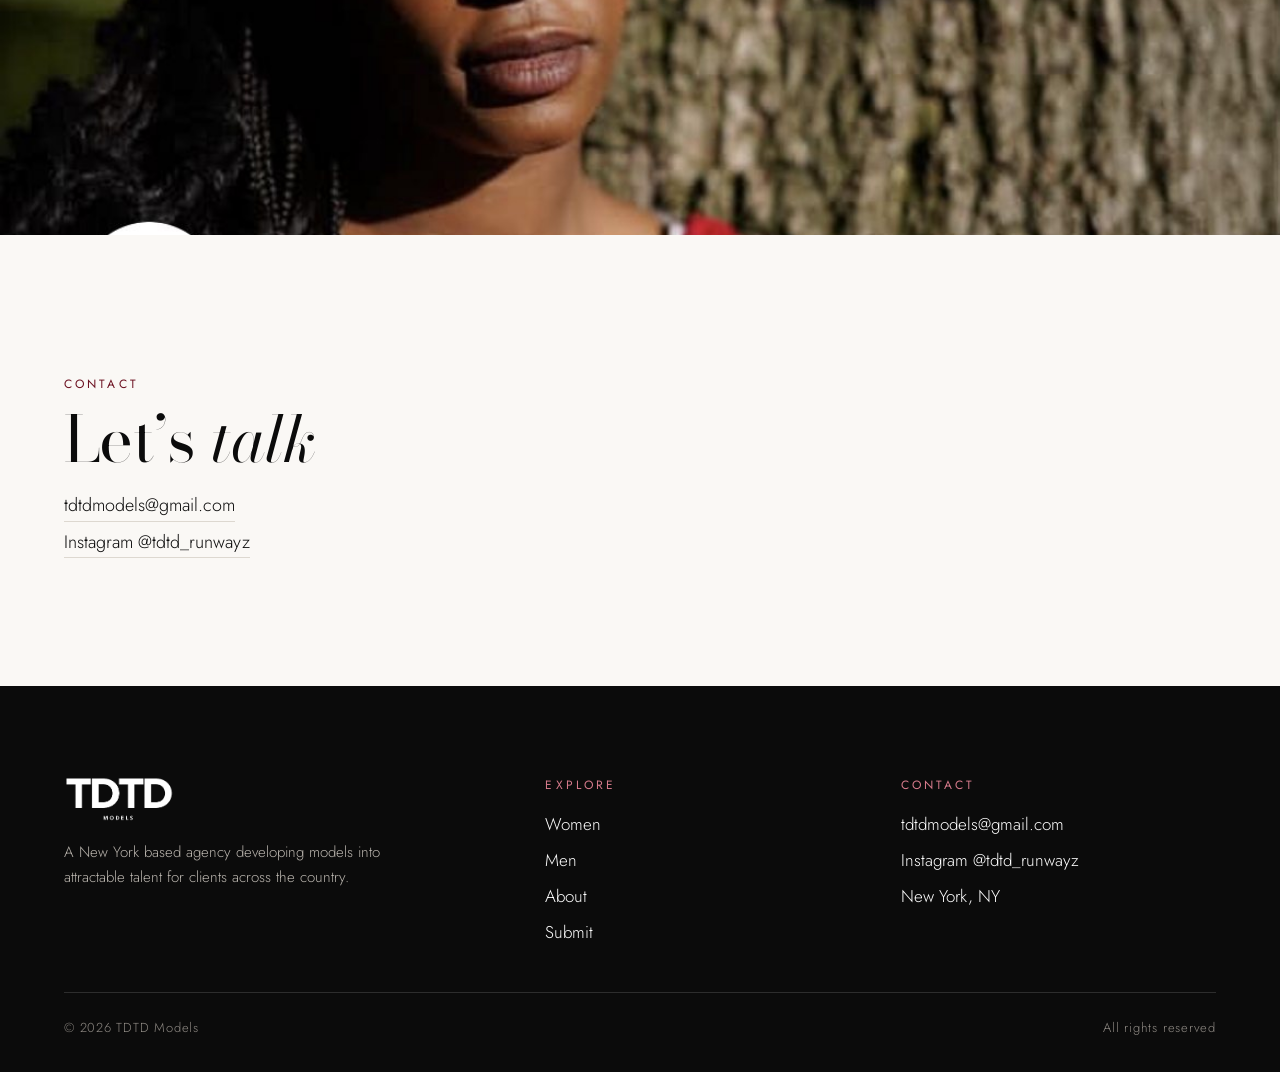
==== commit f9248be7: "Add files via upload" ====
--- a/about.html
+++ b/about.html
@@ -31,7 +31,7 @@
         </dl>
       </div>
     </section>
-    <div class="photo-band"><img src="images/models/aria-carmona/09.jpg" alt="" loading="lazy"></div>
+    <div class="photo-band"><img src="images/about-band.jpg" alt="" loading="lazy"></div>
     <section class="section">
       <p class="eyebrow">Contact</p>
       <h2 class="display" style="margin:12px 0 0;font-size:clamp(34px,5vw,64px)">Let&rsquo;s <em>talk</em></h2>
@@ -39,7 +39,6 @@
         <a href="mailto:tdtdmodels@gmail.com">tdtdmodels@gmail.com</a>
         <a href="https://www.instagram.com/tdtd_runwayz/" target="_blank" rel="noopener">Instagram @tdtd_runwayz</a>
       </div>
-      <p style="margin-top:34px"><a class="btn" href="submit.html">Apply to be represented</a></p>
     </section>
   </main>
   <div id="site-footer"></div>
--- a/style.css
+++ b/style.css
@@ -243,6 +243,7 @@
 .stats dt { color: var(--muted); letter-spacing: .18em; text-transform: uppercase; font-size: 12px; align-self: center; }
 .stats dd { margin: 0; font-weight: 400; }
 .model-actions { display: flex; flex-wrap: wrap; gap: 14px; align-items: center; }
+.stats-note { margin: 0 0 32px; padding: 14px 0; border-top: 1px solid var(--line); border-bottom: 1px solid var(--line); color: var(--muted); font-size: 14px; letter-spacing: .06em; }
 .back-link { display: inline-block; margin-bottom: 22px; font-size: 12px; letter-spacing: .22em; text-transform: uppercase; color: var(--muted); text-decoration: none; }
 .back-link:hover { color: var(--burgundy); }
 .gallery { columns: 2; column-gap: 16px; }
@@ -271,7 +272,7 @@
 .apply-copy li b { font-weight: 400; color: var(--burgundy); letter-spacing: .16em; text-transform: uppercase; font-size: 12px; display: block; margin-bottom: 2px; }
 .form { display: grid; grid-template-columns: 1fr 1fr; gap: 26px 22px; }
 .field { display: grid; gap: 6px; }
-.field.full { grid-column: 1 / -1; }
+.full { grid-column: 1 / -1; }
 .field label { font-size: 12px; letter-spacing: .2em; text-transform: uppercase; font-weight: 400; }
 .field label i { color: var(--muted); font-style: normal; letter-spacing: .08em; text-transform: none; }
 .field input, .field select, .field textarea {
@@ -291,6 +292,39 @@
 .form-foot small { color: var(--muted); font-size: 13px; max-width: 360px; }
 .form-msg { grid-column: 1 / -1; padding: 16px 18px; border: 1px solid var(--burgundy); color: var(--burgundy); display: none; }
 .form-msg.show { display: block; }
+
+/* application form: sections, units, digitals */
+.form-section {
+  grid-column: 1 / -1; margin: 18px 0 -4px; padding-top: 22px; border-top: 1px solid var(--line);
+  font-family: var(--serif); font-weight: 400; font-size: clamp(24px, 2.4vw, 32px); line-height: 1.1;
+}
+.form-section:first-of-type { margin-top: 0; border-top: 0; padding-top: 0; }
+.lbl { font-size: 12px; letter-spacing: .2em; text-transform: uppercase; font-weight: 400; }
+.field[hidden], .guardian[hidden] { display: none; }
+.pair { display: grid; grid-template-columns: 1fr 1fr; gap: 14px; }
+.hint.full { grid-column: 1 / -1; margin: -6px 0 0; font-size: 14px; color: var(--muted); }
+.seg { display: inline-flex; border: 1px solid var(--ink); width: fit-content; }
+.seg label { cursor: pointer; position: relative; }
+.seg input { position: absolute; opacity: 0; pointer-events: none; }
+.seg span { display: block; padding: 10px 20px; font-size: 13px; letter-spacing: .12em; text-transform: uppercase; transition: background .2s, color .2s; }
+.seg input:checked + span { background: var(--ink); color: #fff; }
+.seg input:focus-visible + span { outline: 2px solid var(--burgundy-bright); outline-offset: 2px; }
+.guardian { padding: 18px; background: var(--stone); }
+.guardian .hint { margin: 0 0 14px; font-size: 14px; color: var(--muted); }
+.guardian-grid { grid-template-columns: 1fr 1fr; }
+.slots { display: grid; grid-template-columns: repeat(4, 1fr); gap: 14px; }
+.slot { position: relative; cursor: pointer; display: grid; gap: 8px; }
+.slot input { position: absolute; inset: 0; opacity: 0; width: 100%; height: 100%; cursor: pointer; z-index: 2; }
+.slot-img {
+  display: grid; place-items: center; aspect-ratio: 3 / 4; border: 1px dashed var(--ink);
+  background: var(--stone) center / cover no-repeat; font-size: 34px; font-weight: 200; color: var(--muted);
+  transition: border-color .2s, background-color .2s;
+}
+.slot-img::before { content: "+"; }
+.slot.has-file .slot-img::before { content: ""; }
+.slot:hover .slot-img { border-color: var(--burgundy); }
+.slot-label { font-size: 12px; letter-spacing: .18em; text-transform: uppercase; text-align: center; }
+.slot input:focus-visible ~ .slot-img { outline: 2px solid var(--burgundy-bright); outline-offset: 3px; }
 
 /* ---------- footer ---------- */
 .site-footer { background: var(--ink); color: #fff; padding: clamp(54px, 7vw, 90px) var(--gutter) 34px; }
@@ -342,7 +376,8 @@
 }
 @media (max-width: 560px) {
   body { font-size: 16px; }
-  .form { grid-template-columns: 1fr; }
+  .form, .guardian-grid { grid-template-columns: 1fr; }
+  .slots { grid-template-columns: 1fr 1fr; }
   .gallery { columns: 1; }
   .card .name small { display: none; }
   .btn { width: 100%; text-align: center; }
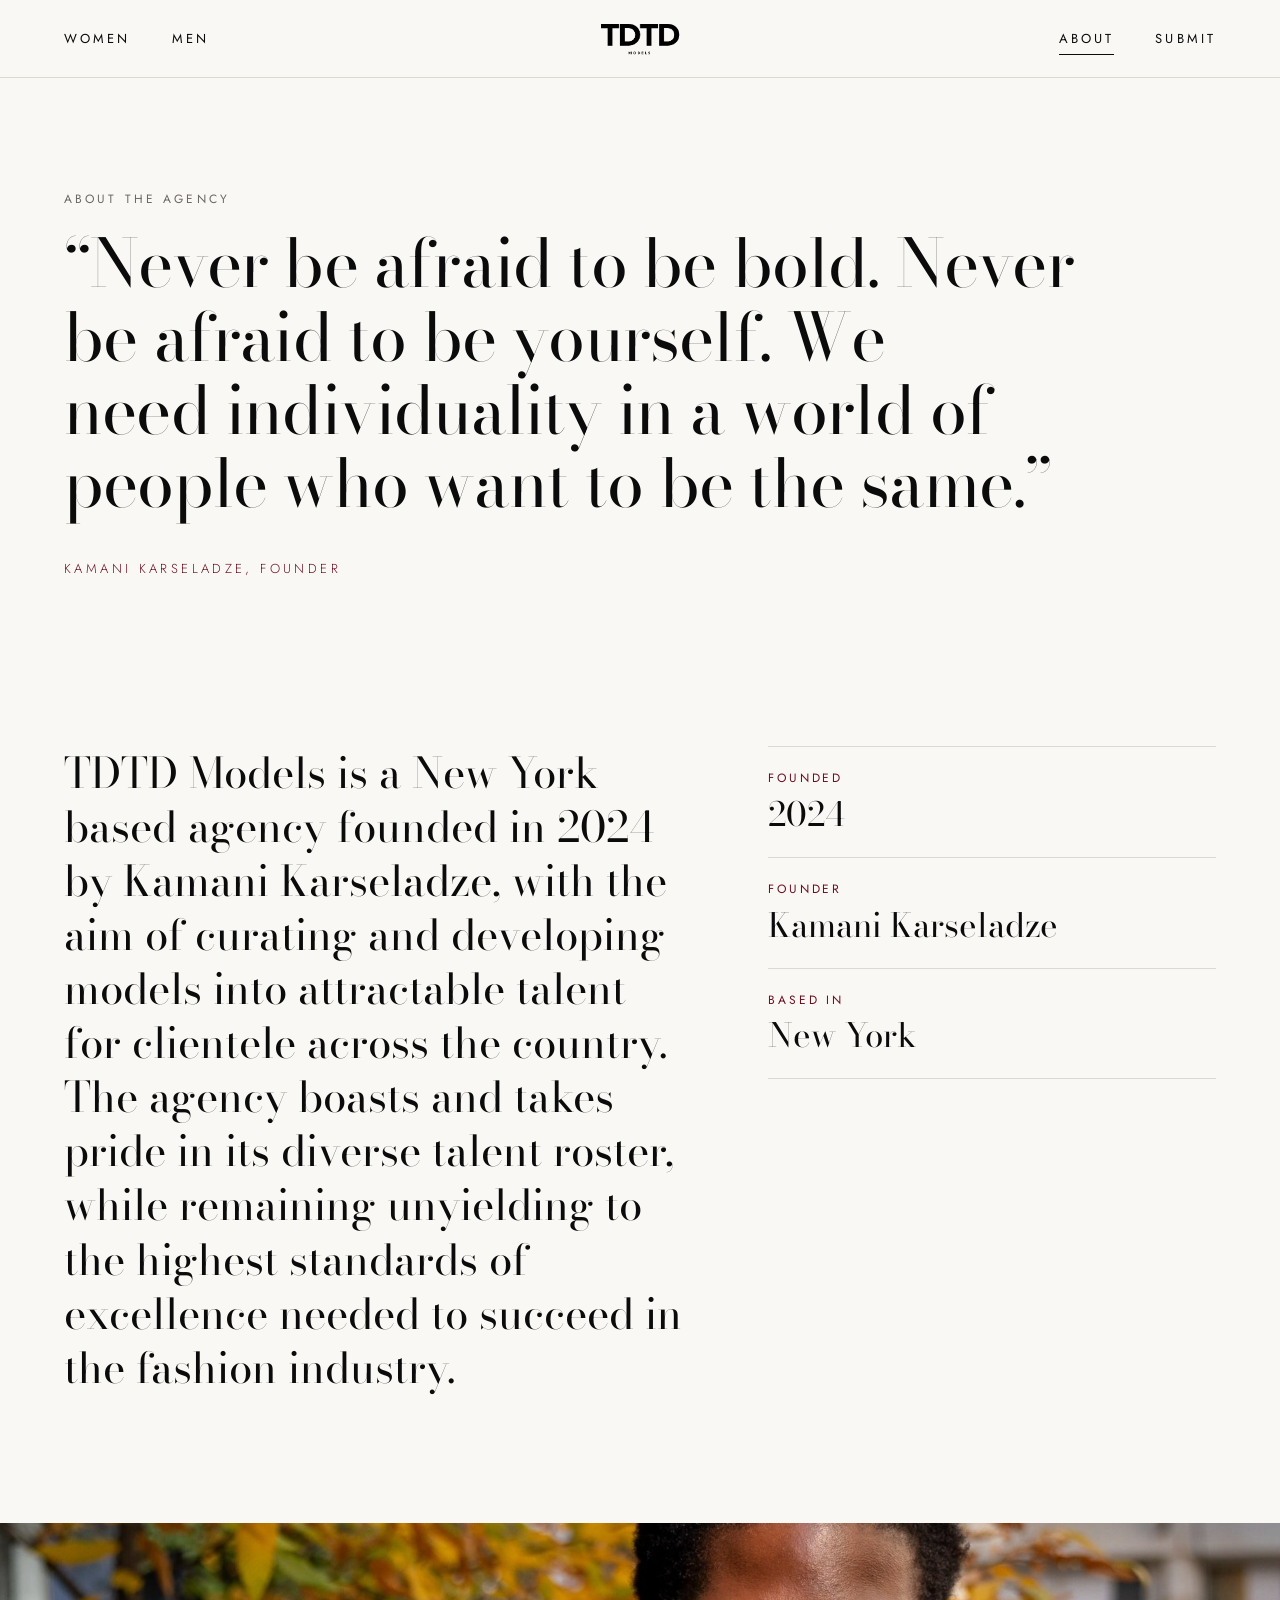
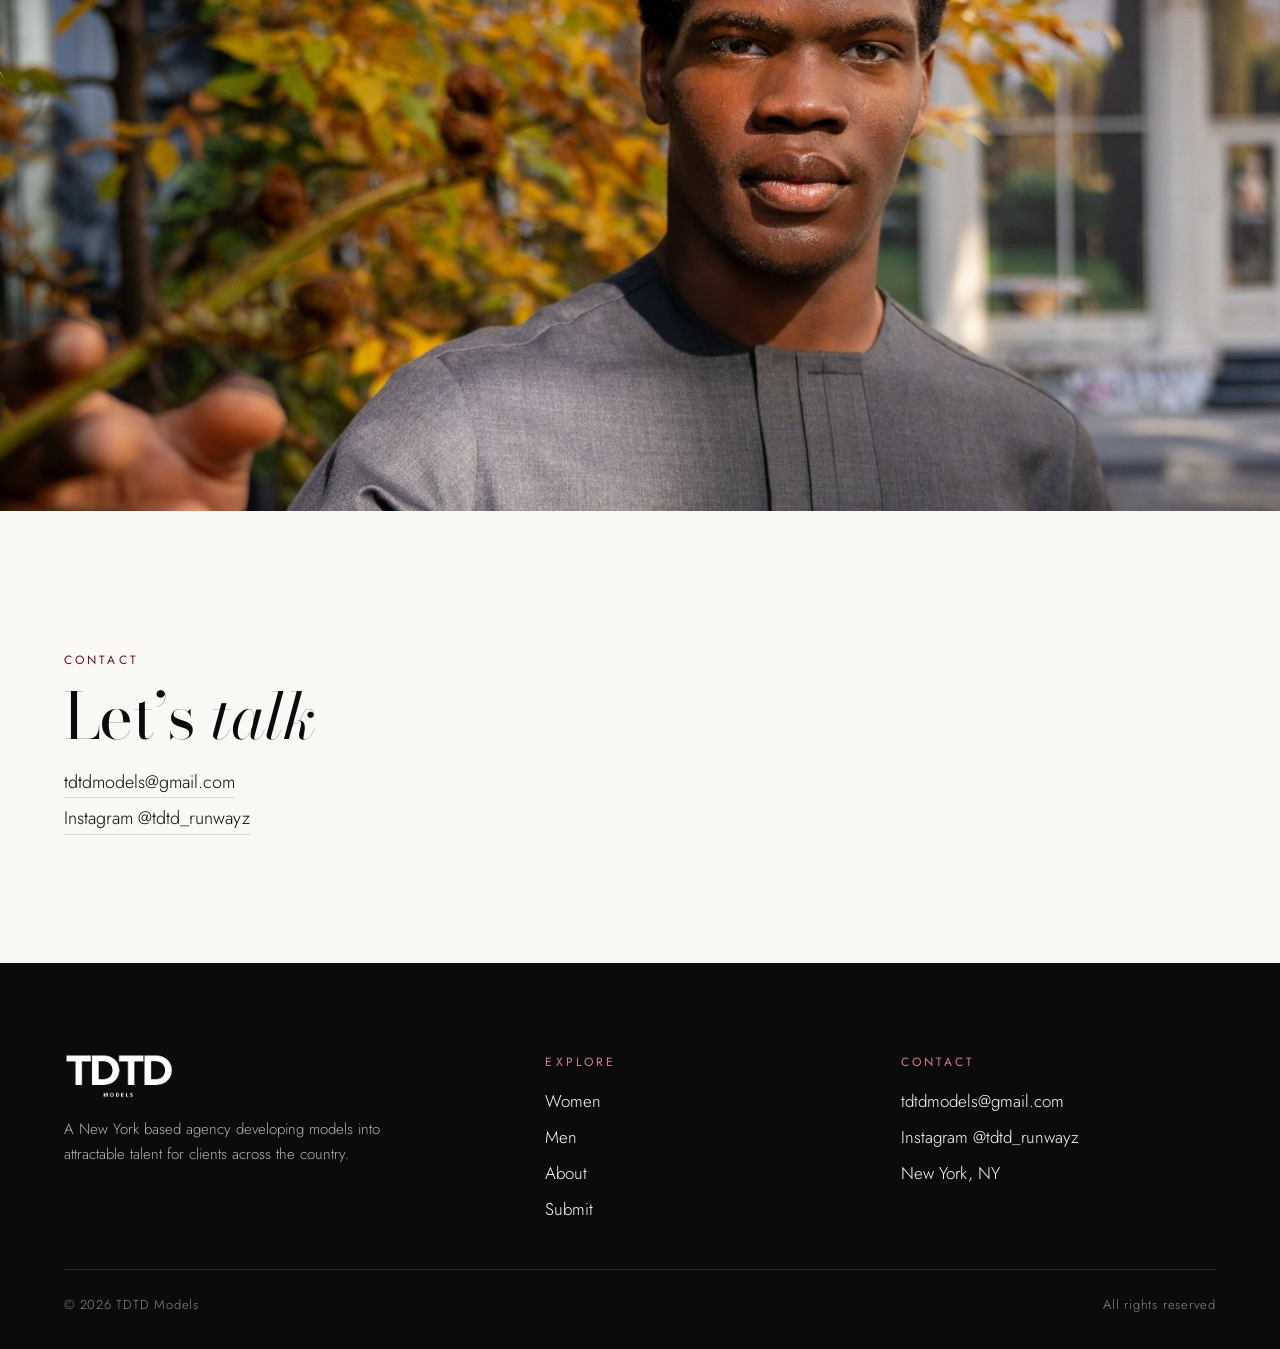
==== commit 7a7b833a: "Add files via upload" ====
--- a/about.html
+++ b/about.html
@@ -16,9 +16,10 @@
 <body data-page="about">
   <a class="skip" href="#main">Skip to content</a>
   <div id="site-header"></div>
-  <header class="page-title">
-    <p class="eyebrow">The agency</p>
-    <h1 class="display">About</h1>
+  <header class="page-title page-title--quote">
+    <p class="eyebrow">About the agency</p>
+    <h1 class="display quote-title">&ldquo;Never be afraid to be bold. Never be afraid to be yourself. We need individuality in a world of people who want to be the same.&rdquo;</h1>
+    <p class="quote-by">Kamani Karseladze, Founder</p>
   </header>
   <main id="main">
     <section class="section">
--- a/style.css
+++ b/style.css
@@ -193,7 +193,7 @@
   position: relative; aspect-ratio: 3 / 4; overflow: hidden; background: var(--stone);
 }
 .card .frame img {
-  position: absolute; inset: 0; width: 100%; height: 100%; object-fit: cover;
+  position: absolute; inset: 0; width: 100%; height: 100%; object-fit: cover; object-position: 50% 10%;
   transition: opacity .55s ease, transform 1.1s ease;
 }
 .card .frame img + img { opacity: 0; }
@@ -208,6 +208,9 @@
 
 .page-title { padding: calc(var(--header-h) + clamp(40px, 7vw, 100px)) var(--gutter) 0; }
 .page-title h1 { margin: 12px 0 0; font-size: clamp(52px, 9vw, 128px); }
+.page-title--quote { padding-bottom: clamp(20px, 3vw, 40px); }
+.quote-title { max-width: 1180px; font-size: clamp(32px, 5.2vw, 74px) !important; line-height: 1.1; letter-spacing: -.012em; text-wrap: balance; margin-top: 18px !important; }
+.page-title .quote-by { margin-top: clamp(22px, 3vw, 38px); font-size: 13px; letter-spacing: .26em; text-transform: uppercase; color: var(--burgundy); max-width: none; }
 .page-title p { max-width: 560px; color: var(--muted); margin: 22px 0 0; }
 .roster-wrap { padding: clamp(34px, 5vw, 70px) var(--gutter) clamp(80px, 10vw, 140px); }
 .note-bar {
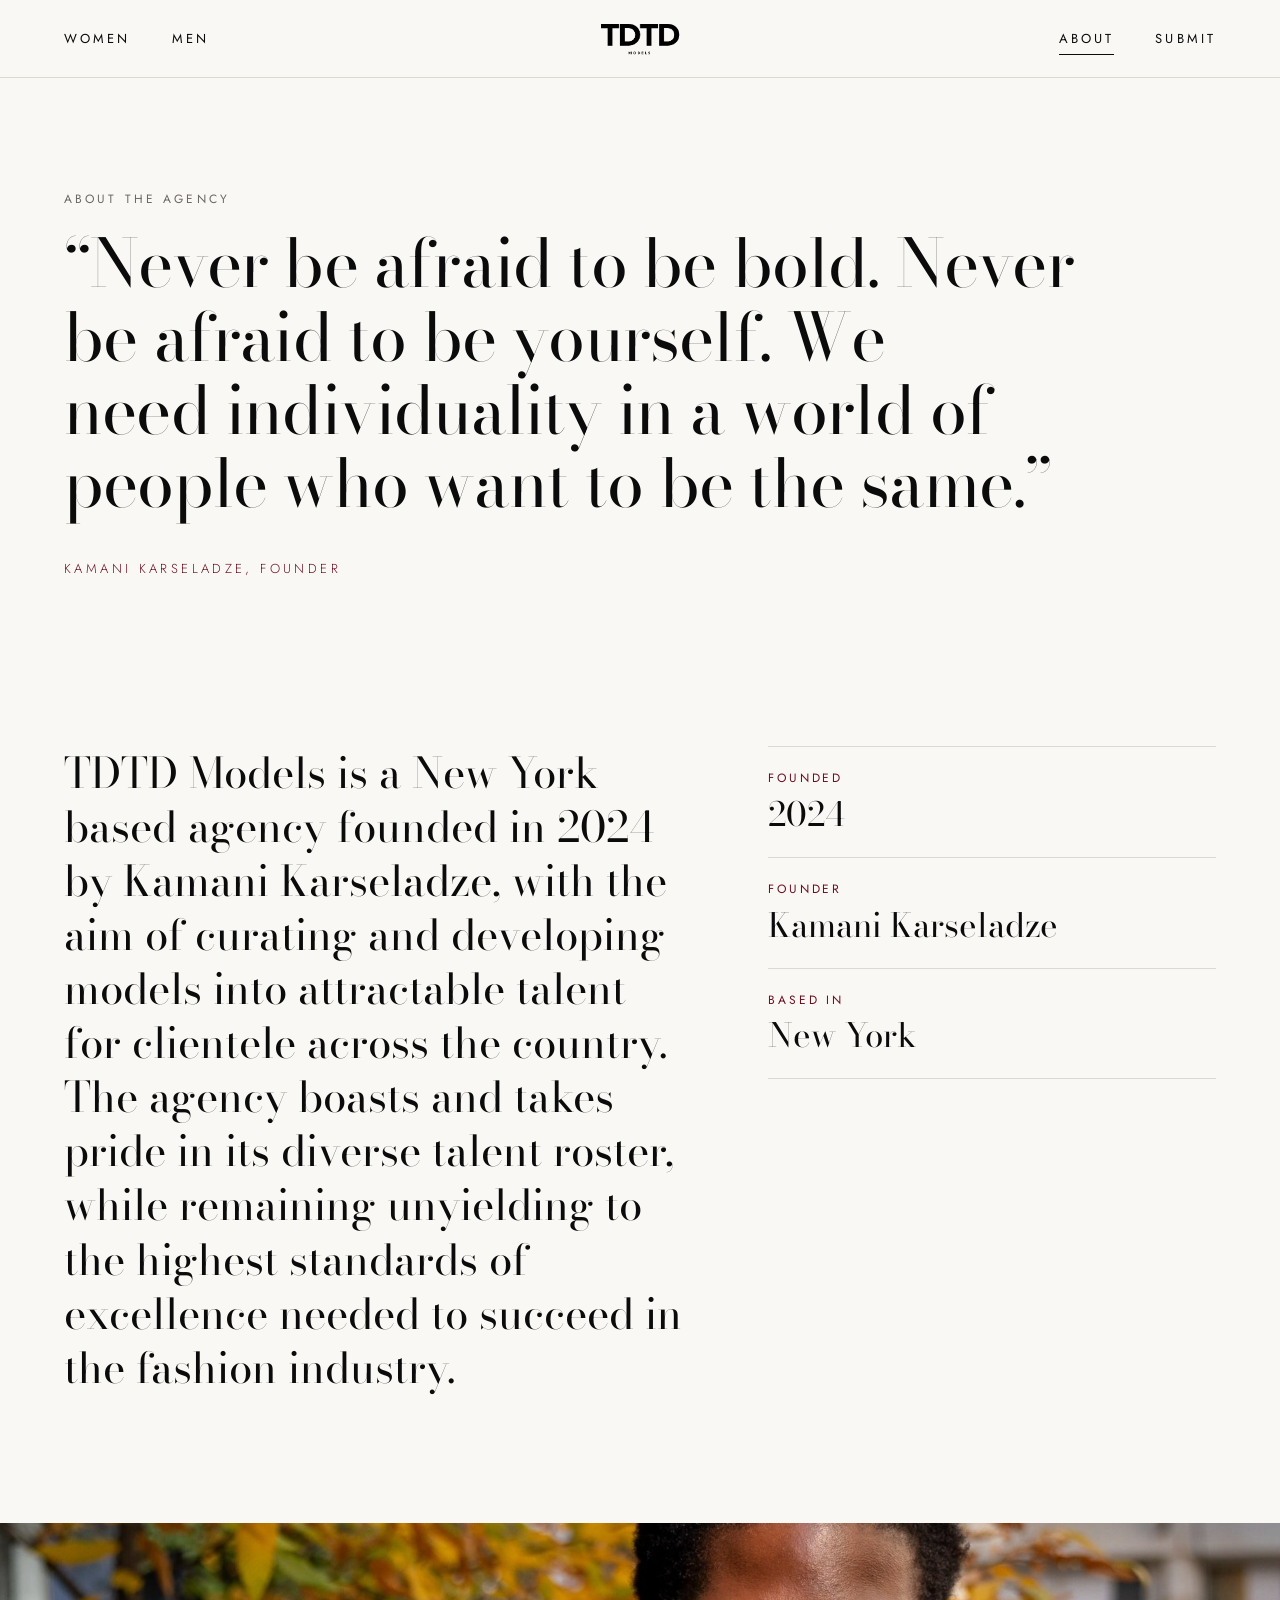
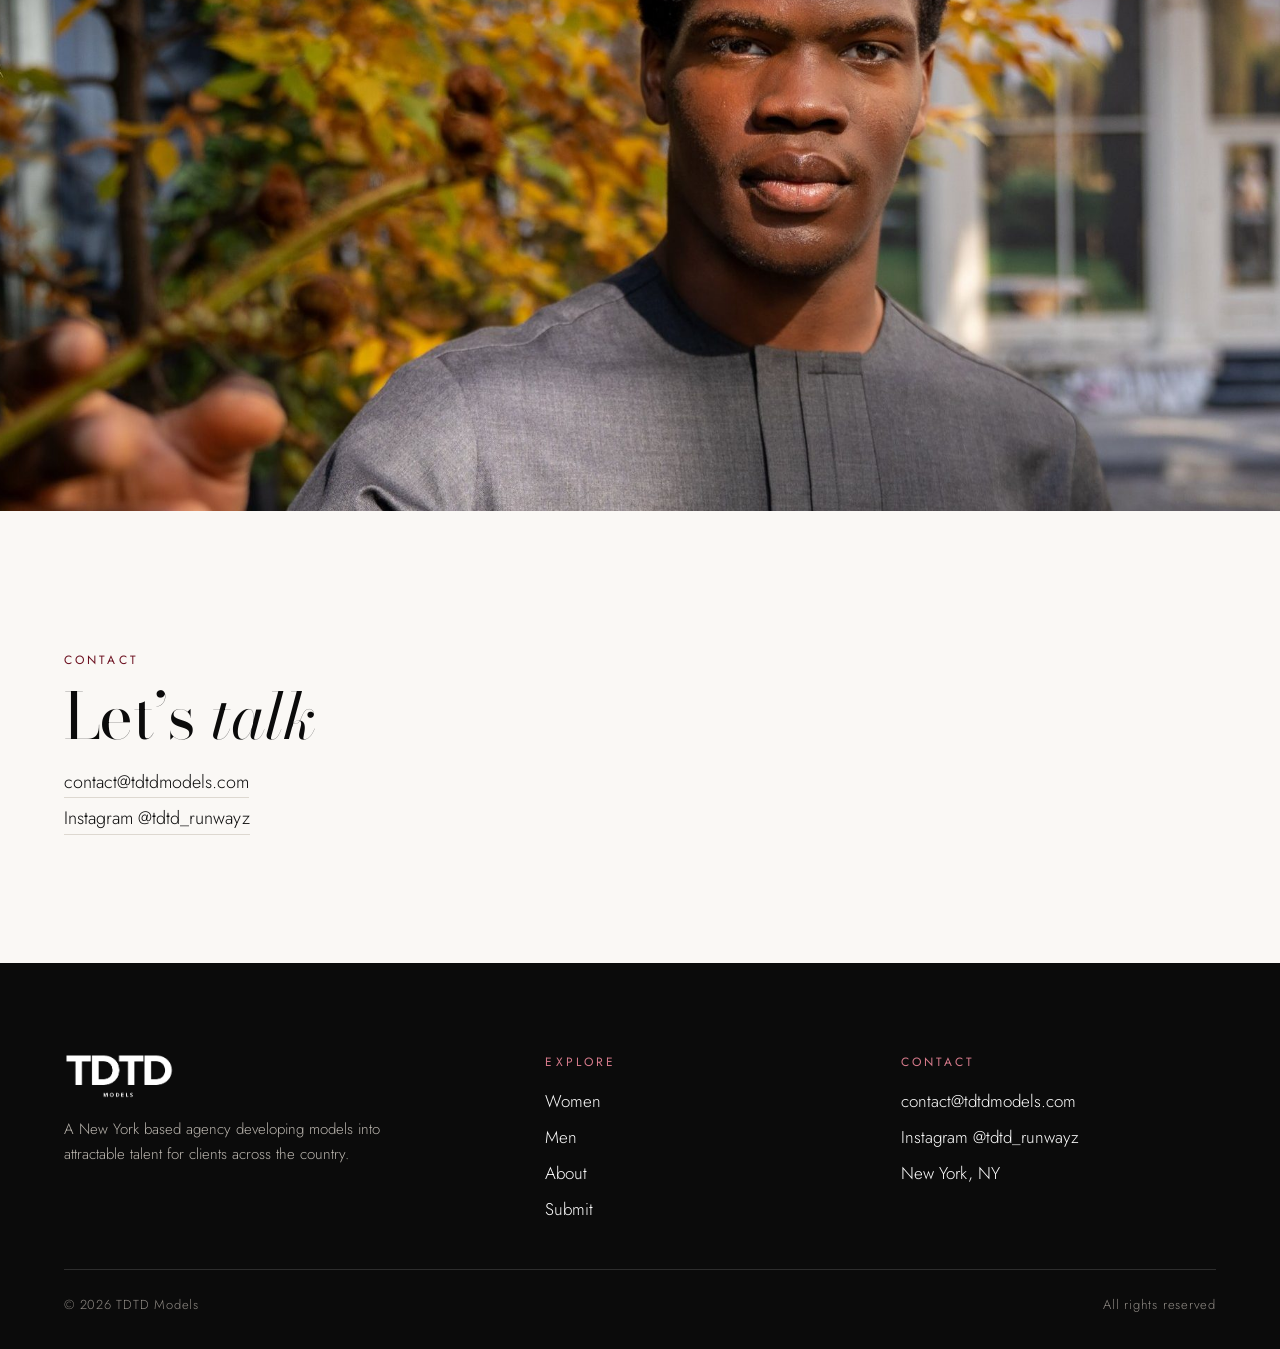
==== commit 999e3c9f: "Add files via upload" ====
--- a/about.html
+++ b/about.html
@@ -37,7 +37,7 @@
       <p class="eyebrow">Contact</p>
       <h2 class="display" style="margin:12px 0 0;font-size:clamp(34px,5vw,64px)">Let&rsquo;s <em>talk</em></h2>
       <div class="contact-lines">
-        <a href="mailto:tdtdmodels@gmail.com">tdtdmodels@gmail.com</a>
+        <a href="mailto:contact@tdtdmodels.com">contact@tdtdmodels.com</a>
         <a href="https://www.instagram.com/tdtd_runwayz/" target="_blank" rel="noopener">Instagram @tdtd_runwayz</a>
       </div>
     </section>
